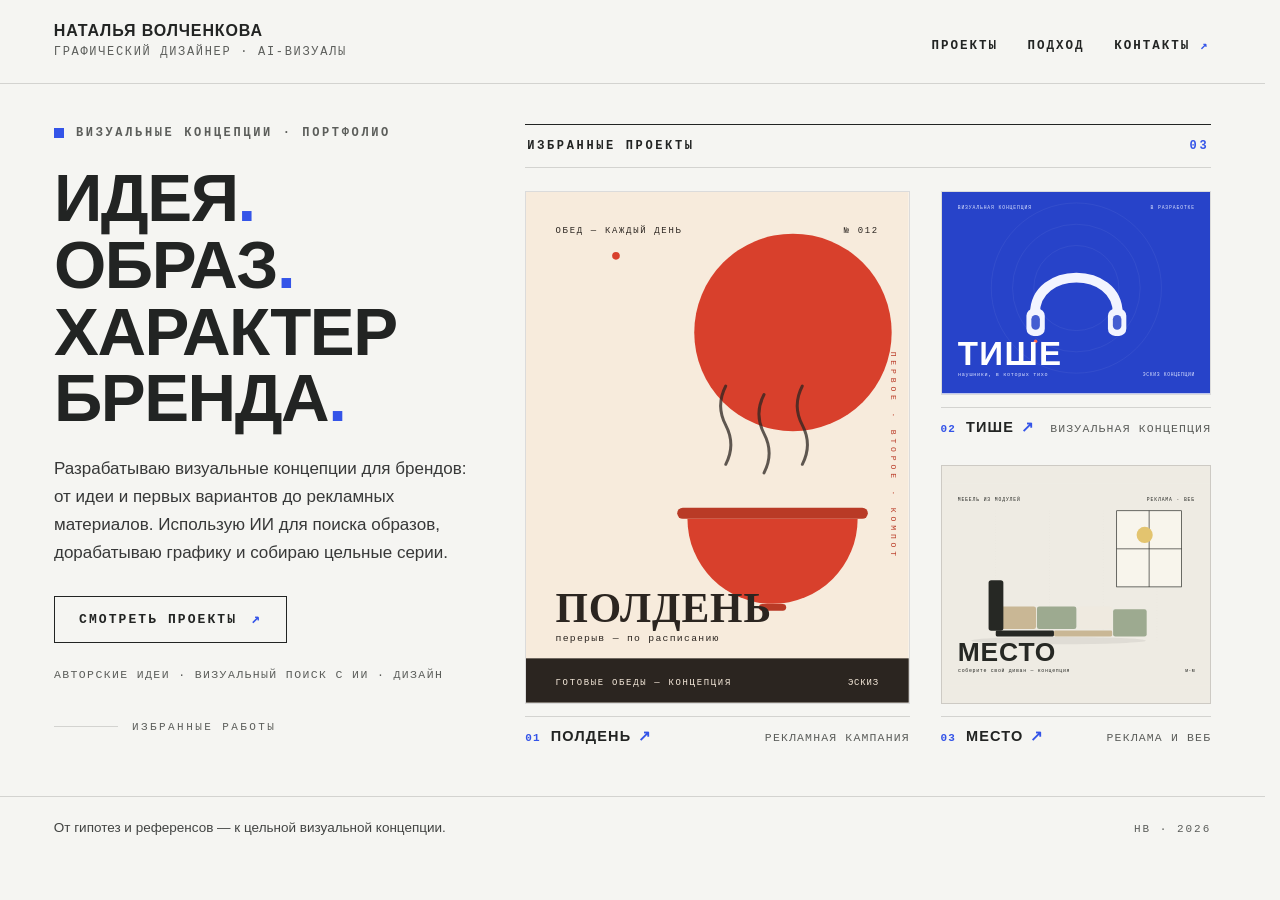
==== index.html @ 50260f91 "Rename index.html.html to index.html" ====
<!DOCTYPE html>
<html lang="ru">
<head>
<meta charset="UTF-8">
<meta name="viewport" content="width=device-width, initial-scale=1.0">
<title>Наталья Волченкова — графический дизайнер · AI-визуалы</title>
<meta name="description" content="Портфолио графического дизайнера Натальи Волченковой: визуальные концепции для брендов, три избранных проекта — ПОЛДЕНЬ, ТИШЕ, МЕСТО.">
<style>
/* ============================================================
   НАТАЛЬЯ ВОЛЧЕНКОВА · ПЕРВЫЙ ЭКРАН «АВТОРСКАЯ ОБЛОЖКА»
   Палитра: фон #F5F5F2 · текст #222423 · акцент #3454E8
   ============================================================ */

:root{
  --bg:      #F5F5F2;
  --ink:     #222423;
  --accent:  #3454E8;
  --muted:   #5C5E5B;
  --line:    rgba(34,36,35,.16);

  --pad-x:   clamp(20px, 4.2vw, 80px);

  /* Шрифты: без внешних библиотек. Заменяемые стеки. */
  --sans:   "Segoe UI", "Helvetica Neue", Helvetica, Arial, sans-serif;
  --grotesk:"Helvetica Neue", "Segoe UI", Roboto, Arial, sans-serif;
  --mono:   ui-monospace, "SF Mono", "Cascadia Mono", Consolas, "Liberation Mono", monospace;
}

*,*::before,*::after{ box-sizing:border-box; margin:0; padding:0; }

html{ scroll-behavior:auto; }
@media (prefers-reduced-motion: no-preference){
  html{ scroll-behavior:smooth; }
}

html{ scrollbar-gutter:stable; }
body.dialog-open{ overflow:hidden; }

body{
  background:var(--bg);
  color:var(--ink);
  font-family:var(--sans);
  font-size:17px;
  line-height:1.65;
  -webkit-font-smoothing:antialiased;
}

::selection{ background:rgba(52,84,232,.18); }

img,svg{ display:block; max-width:100%; }
button{ font:inherit; color:inherit; }
a{ color:var(--accent); }

:focus-visible{
  outline:2px solid var(--accent);
  outline-offset:3px;
  border-radius:2px;
}

.visually-hidden{
  position:absolute; width:1px; height:1px; margin:-1px;
  overflow:hidden; clip:rect(0 0 0 0); clip-path:inset(50%); white-space:nowrap;
}

.skip{
  position:fixed; top:-60px; left:var(--pad-x); z-index:60;
  background:var(--ink); color:var(--bg);
  font:600 13px/1 var(--mono); letter-spacing:.08em;
  padding:12px 18px; text-decoration:none;
  transition:top .25s ease;
}
.skip:focus-visible{ top:12px; }

/* ---------- вертикальная колонка-колонтитул (декор разворота) ---------- */
.folio-side{
  position:fixed; right:14px; top:50%;
  transform:translateY(-50%) rotate(180deg);
  writing-mode:vertical-rl;
  font:500 10.5px var(--mono); letter-spacing:.34em; text-transform:uppercase;
  color:rgba(34,36,35,.42);
  pointer-events:none; z-index:1; white-space:nowrap;
}
@media (max-width:1340px){ .folio-side{ display:none; } }

/* ============================= ШАПКА ============================= */
.site-head{
  display:flex; align-items:flex-end; justify-content:space-between;
  gap:24px 40px; flex-wrap:wrap;
  padding:clamp(18px,2.4vh,26px) var(--pad-x);
  border-bottom:1px solid var(--line);
}
.brand-name{
  font:800 clamp(16px,1.2vw,19px)/1.1 var(--grotesk);
  letter-spacing:.055em; text-transform:uppercase;
}
.brand-role{
  margin-top:5px;
  font:500 12px/1.4 var(--mono); letter-spacing:.14em; text-transform:uppercase;
  color:var(--muted);
}
.site-nav{ display:flex; align-items:center; gap:clamp(16px,2vw,34px); }
.nav-link{
  background:none; border:0; padding:6px 2px; cursor:pointer;
  font:600 12.5px/1 var(--mono); letter-spacing:.16em; text-transform:uppercase;
  color:var(--ink); text-decoration:none;
  border-bottom:2px solid transparent;
  transition:color .25s ease, border-color .25s ease;
}
.nav-link:hover{ color:var(--accent); border-bottom-color:var(--accent); }
.nav-link .arr{ color:var(--accent); display:inline-block; transition:transform .25s ease; }
.nav-link:hover .arr{ transform:translate(2px,-2px); }

/* ============================ РАЗВОРОТ ============================ */
.spread{
  display:grid;
  grid-template-columns:minmax(0,38fr) minmax(0,62fr);
  gap:clamp(32px,4vw,72px);
  align-items:start;
  padding:clamp(28px,4.5vh,60px) var(--pad-x) clamp(34px,5.5vh,72px);
}

/* ---------- левая колонка: самопрезентация ---------- */
.intro{ display:flex; flex-direction:column; min-width:0; container-type:inline-size; }

.kicker{
  display:flex; align-items:center; gap:12px;
  font:600 12px/1.5 var(--mono); letter-spacing:.22em; text-transform:uppercase;
  color:var(--muted);
}
.kicker::before{ content:""; width:10px; height:10px; background:var(--accent); flex:none; }

.headline{
  margin-top:clamp(18px,2.6vh,30px);
  font:800 clamp(40px,5.2vw,104px)/0.99 var(--grotesk);
  letter-spacing:-.022em; text-transform:uppercase;
}
.headline .line{
  display:block; overflow:hidden;
  padding-bottom:.09em; margin-bottom:-.09em; /* место под выносные/хвосты */
}
.headline .line-in{
  display:block; transform:none;
  animation:rise .95s cubic-bezier(.16,1,.3,1) forwards;
  animation-delay:calc(.1s + .13s * var(--i,0));
}
.headline .pt{ font-style:normal; color:var(--accent); }
.soft-wrap{ overflow-wrap:normal; word-break:normal; }
@supports(font-size:1cqi){ .headline{ font-size:clamp(34px,16cqi,104px); } }
@keyframes rise{ from{ transform:translateY(114%); } to{ transform:translateY(0); } }

.lede{
  margin-top:clamp(18px,2.6vh,28px);
  max-width:33em;
  color:rgba(34,36,35,.9);
}

.cta{
  display:inline-flex; align-items:center; gap:14px;
  margin-top:clamp(22px,3.2vh,34px); align-self:flex-start;
  padding:15px 24px;
  border:1px solid var(--ink);
  font:700 13px/1 var(--mono); letter-spacing:.16em; text-transform:uppercase;
  color:var(--ink); text-decoration:none;
  transition:background .3s ease, color .3s ease;
}
.cta .arr{ color:var(--accent); font-size:15px; transition:transform .3s cubic-bezier(.2,.8,.2,1), color .3s ease; }
.cta:hover{ background:var(--ink); color:var(--bg); }
.cta:hover .arr{ color:var(--bg); transform:translate(3px,-3px); }

.intro-meta{
  margin-top:clamp(18px,2.6vh,26px);
  font:500 11.5px/1.6 var(--mono); letter-spacing:.12em; text-transform:uppercase;
  color:var(--muted);
}

.cue{
  margin-top:auto; padding-top:clamp(26px,4vh,44px);
  display:flex; align-items:center; gap:14px;
  font:500 11px var(--mono); letter-spacing:.22em; text-transform:uppercase;
  color:var(--muted);
}
.cue-line{ position:relative; width:64px; height:1px; background:var(--line); overflow:hidden; flex:none; }
.cue-line::after{
  content:""; position:absolute; inset:0; background:var(--accent);
  transform:translateX(-101%);
  animation:cue 2.6s cubic-bezier(.6,0,.3,1) infinite;
}
@keyframes cue{ 0%{transform:translateX(-101%)} 55%{transform:translateX(0)} 100%{transform:translateX(101%)} }

/* ---------- правая колонка: галерея ---------- */
#projects{ scroll-margin-top:20px; }

.gallery-head{
  display:flex; align-items:baseline; justify-content:space-between; gap:16px;
  padding:12px 2px; margin-bottom:clamp(18px,2.6vh,30px);
  border-top:1px solid var(--ink); border-bottom:1px solid var(--line);
  font:600 12px/1.5 var(--mono); letter-spacing:.22em; text-transform:uppercase;
}
.gh-count{ color:var(--accent); }

.gallery-grid{
  display:grid;
  grid-template-columns:minmax(0,1.42fr) minmax(0,1fr);
  grid-template-rows:auto auto;
  column-gap:clamp(20px,2.4vw,36px);
}
.stack{
  grid-column:2; grid-row:1 / 3;
  display:flex; flex-direction:column; justify-content:flex-start;
  gap:28px; min-width:0;
}
.card{ min-width:0; }
.card-polden{ grid-column:1; grid-row:1 / 3; align-self:start; }

.card-btn{
  display:block; width:100%; text-align:left;
  background:none; border:0; padding:0; cursor:pointer;
}
.card-btn:focus-visible{ outline:2px solid var(--accent); outline-offset:6px; }

.frame{
  display:block; width:100%; overflow:hidden;
  background:#fff; border:1px solid var(--line);
}
.frame svg,.frame img{ width:100%; height:100%; object-fit:contain; transform-origin:center; transition:transform .8s cubic-bezier(.2,.8,.2,1); }
.frame-tall{ aspect-ratio:3 / 4; }
.frame-wide{ aspect-ratio:4 / 3; }
/* Нижняя карточка заполняет высоту колонки; промежуток остаётся постоянным. */
@media (min-width:641px){
  .stack > .card:last-child{ flex:1; min-height:0; display:flex; }
  .stack > .card:last-child .card-btn{ display:flex; flex-direction:column; min-height:0; }
  .stack > .card:last-child .frame{
    position:relative; flex:1; min-height:0; aspect-ratio:auto; background:#EEEBE3;
  }
  .stack > .card:last-child .frame svg,
  .stack > .card:last-child .frame img{
    position:absolute; inset:0; width:100%; height:100%; object-fit:contain;
  }
  .stack > .card:last-child .cap{ flex:none; width:100%; }
}


.card-btn:hover .frame{ border-color:var(--accent); }

/* Макеты остаются неподвижными: текст внутри изображений не обрезается. */
.cap{
  display:flex; align-items:baseline; flex-wrap:wrap; gap:6px 10px;
  margin-top:12px; padding-top:11px;
  border-top:1px solid var(--line);
}
.cap-index{ font:700 11px var(--mono); color:var(--accent); letter-spacing:.1em; }
.cap-title{
  position:relative;
  font:800 14.5px/1.2 var(--grotesk); letter-spacing:.08em; text-transform:uppercase;
}
.cap-title::after{
  content:"↗"; margin-left:7px; color:var(--accent);
  display:inline-block; transition:transform .3s cubic-bezier(.2,.8,.2,1);
}
.cap-btn:hover .cap-title::after,
.card-btn:hover .cap-title::after{ transform:translate(3px,-3px); }
.cap-type{
  margin-left:auto;
  font:500 11.5px/1.5 var(--mono); letter-spacing:.1em; text-transform:uppercase;
  color:var(--muted);
}

/* ============================= ПОДВАЛ ============================= */
.site-foot{
  display:flex; align-items:baseline; justify-content:space-between; gap:12px 28px; flex-wrap:wrap;
  padding:clamp(16px,2.2vh,22px) var(--pad-x);
  border-top:1px solid var(--line);
}
.foot-note{ font-size:13.5px; color:rgba(34,36,35,.85); }
.foot-mark{ font:500 11px var(--mono); letter-spacing:.18em; text-transform:uppercase; color:var(--muted); }

/* =========================== ДИАЛОГИ =========================== */
dialog.dlg{
  border:1px solid var(--line);
  background:#FBFBF8; color:var(--ink);
  margin:auto;
  overscroll-behavior:contain;
  width:min(560px, calc(100vw - 36px));
  max-height:min(84vh, 720px);
  max-height:min(84dvh, 720px);
  padding:clamp(24px,4vw,36px);
  overflow:auto;
  box-shadow:0 24px 60px -28px rgba(25,27,26,.35); /* лёгкая, не «SaaS-тень» */
}
dialog.dlg::backdrop{ background:rgba(24,26,25,.52); }
@media (prefers-reduced-motion: no-preference){
  dialog.dlg[open]{ animation:dlg-in .34s cubic-bezier(.2,.9,.3,1); }
}
@keyframes dlg-in{
  from{ opacity:0; transform:translateY(16px); }
  to  { opacity:1; transform:none; }
}

.dlg-top{ display:flex; align-items:center; justify-content:space-between; gap:16px; }
.dlg-kicker{
  font:600 11.5px/1 var(--mono); letter-spacing:.22em; text-transform:uppercase;
  color:var(--muted);
}
.dlg-close{
  width:38px; height:38px; flex:none;
  display:grid; place-items:center;
  background:none; border:1px solid var(--line); border-radius:50%;
  cursor:pointer; transition:background .25s ease, color .25s ease, border-color .25s ease;
}
.dlg-close:hover{ background:var(--ink); color:var(--bg); border-color:var(--ink); }
.dlg-close svg{ width:14px; height:14px; }

.dlg-title{
  margin-top:16px;
  font:800 clamp(24px,3.4vw,32px)/1.12 var(--grotesk);
  letter-spacing:-.01em; text-transform:uppercase;
}
.dlg-body{ margin-top:14px; font-size:16px; color:rgba(34,36,35,.9); }
.dlg-note{
  margin-top:20px; padding-top:14px; border-top:1px solid var(--line);
  font:500 11.5px/1.7 var(--mono); letter-spacing:.08em; text-transform:uppercase;
  color:var(--muted);
}

/* шаги процесса */
.steps{ list-style:none; margin-top:18px; border-top:1px solid var(--line); }
.steps li{
  display:grid; grid-template-columns:46px 1fr; gap:14px;
  padding:13px 0; border-bottom:1px solid var(--line);
}
.steps .num{ font:700 12px/1.6 var(--mono); color:var(--accent); }
.steps .st-name{ font:700 15px/1.5 var(--grotesk); letter-spacing:.03em; text-transform:uppercase; }
.steps .st-desc{ display:block; font-size:14.5px; color:rgba(34,36,35,.78); }

.mail-link{
  display:inline-flex; align-items:center; gap:10px; margin-top:18px;
  font:800 clamp(17px,2.6vw,22px)/1.3 var(--grotesk); letter-spacing:.01em;
  color:var(--accent); text-decoration:none;
  border-bottom:2px solid rgba(52,84,232,.35); padding-bottom:3px;
  transition:border-color .25s ease;
  word-break:break-all;
}
.mail-link:hover{ border-color:var(--accent); }
.mail-link .arr{ transition:transform .3s cubic-bezier(.2,.8,.2,1); }
.mail-link:hover .arr{ transform:translate(3px,-3px); }

/* --------------------- появление при прокрутке --------------------- */
[data-reveal]{
  opacity:1; transform:none;
  transition:opacity .7s ease, transform .7s cubic-bezier(.16,1,.3,1);
  transition-delay:var(--rd,0s);
}
[data-reveal].reveal-pending{ opacity:0; transform:translateY(22px); }
[data-reveal].is-in{ opacity:1; transform:none; }

/* =========================== АДАПТИВ =========================== */
@media (max-width:1024px){
  .spread{ grid-template-columns:1fr; }
  .intro{ max-width:640px; }
  .cue{ padding-top:30px; }
}
@media (max-width:860px){
  .site-head{ align-items:flex-start; flex-direction:column; gap:14px; }
}
@media (max-width:640px){
  body{ font-size:16px; }
  .headline{ font-size:clamp(34px,10.5vw,54px); }
  .gallery-grid{ grid-template-columns:1fr; row-gap:24px; }
  .card-polden{ grid-column:1; grid-row:auto; }
  .stack{ grid-column:1; grid-row:auto; }
  .stack{ display:grid; grid-template-columns:1fr 1fr; gap:16px; align-items:start; }
  .cap-type{ margin-left:0; width:100%; }
  .site-nav{ flex-wrap:wrap; gap:12px 20px; }
}
@media (max-width:460px){
  .stack{ grid-template-columns:1fr; gap:24px; }
  .gallery-grid{ grid-template-columns:1fr; }
  .card-polden{ grid-column:1; grid-row:auto; }
  .stack{ grid-column:1; grid-row:auto; }
}

/* --------------------- prefers-reduced-motion --------------------- */
@media (prefers-reduced-motion: reduce){
  *,*::before,*::after{
    animation-duration:.01ms !important;
    animation-iteration-count:1 !important;
    transition-duration:.01ms !important;
  }
  .headline .line-in{ transform:none; animation:none; }
  [data-reveal]{ opacity:1 !important; transform:none !important; }
  .cue-line::after{ display:none; }
}
</style>
</head>
<body>

<a class="skip" href="#main">К содержанию</a>

<aside class="folio-side" aria-hidden="true">Портфолио · выпуск 01 — 2026</aside>

<!-- ================================ ШАПКА ================================ -->
<header class="site-head" data-reveal>
  <div class="brand">
    <p class="brand-name">Наталья Волченкова</p>
    <p class="brand-role">Графический дизайнер · AI-визуалы</p>
  </div>
  <nav class="site-nav" aria-label="Основная навигация">
    <a class="nav-link" href="#projects">Проекты</a>
    <button class="nav-link" type="button" data-open="dlg-approach" aria-controls="dlg-approach" aria-haspopup="dialog">Подход</button>
    <button class="nav-link" type="button" data-open="dlg-contacts" aria-controls="dlg-contacts" aria-haspopup="dialog">Контакты <span class="arr" aria-hidden="true">↗</span></button>
  </nav>
</header>

<main id="main" tabindex="-1">
  <div class="spread">

    <!-- ===================== ЛЕВАЯ КОЛОНКА: САМОПРЕЗЕНТАЦИЯ ===================== -->
    <section class="intro" aria-labelledby="headline">
      <p class="kicker" data-reveal>Визуальные концепции · портфолио</p>

      <h1 id="headline" class="headline">
        <span class="line"><span class="line-in" style="--i:0">Идея<em class="pt">.</em></span></span>
        <span class="line"><span class="line-in" style="--i:1">Образ<em class="pt">.</em></span></span>
        <span class="line"><span class="line-in soft-wrap" style="--i:2">Характер бренда<em class="pt">.</em></span></span>
      </h1>

      <p class="lede" data-reveal style="--rd:.35s">
        Разрабатываю визуальные концепции для брендов: от идеи и первых вариантов
        до рекламных материалов. Использую ИИ для поиска образов, дорабатываю
        графику и собираю цельные серии.
      </p>

      <a class="cta" href="#projects" data-reveal style="--rd:.45s">Смотреть проекты <span class="arr" aria-hidden="true">↗</span></a>

      <p class="intro-meta" data-reveal style="--rd:.55s">Авторские идеи · визуальный поиск с ИИ · дизайн</p>

      <p class="cue" data-reveal style="--rd:.65s"><span class="cue-line" aria-hidden="true"></span>Избранные работы</p>
    </section>

    <!-- ======================== ПРАВАЯ КОЛОНКА: ГАЛЕРЕЯ ======================== -->
    <section class="gallery" id="projects" aria-label="Избранные проекты">
      <div class="gallery-head" data-reveal>
        <span>Избранные проекты</span>
        <span class="gh-count" aria-hidden="true">03</span>
      </div>

      <div class="gallery-grid">

        <!-- ПОЛДЕНЬ -->
        <figure class="card card-polden" data-reveal>
          <button class="card-btn" type="button" data-open="dlg-polden" aria-controls="dlg-polden" aria-haspopup="dialog">
            <span class="frame frame-tall">
              <!-- ================================================================
                   ЗАМЕНА ИЗОБРАЖЕНИЯ: вставьте сюда реальный макет «ПОЛДЕНЬ»
                   (например, <img src="…" alt="Рекламный макет „ПОЛДЕНЬ“…">).
                   Ниже — заменяемый SVG-эскиз: красно-сливочная реклама обедов.
                   ================================================================ -->
              <svg viewBox="0 0 900 1200" preserveAspectRatio="xMidYMid slice" role="img" aria-label="Рекламный макет «ПОЛДЕНЬ»: красно-сливочная кампания обедов — большое красное солнце над сливочной тарелкой и надпись «горячие обеды каждый день»">
                <title>ПОЛДЕНЬ — рекламная кампания обедов</title>
                <rect width="900" height="1200" fill="#F7EBDC"/>
                <circle cx="628" cy="330" r="232" fill="#D8402C"/>
                <circle cx="212" cy="150" r="9" fill="#D8402C"/>
                <text x="70" y="96" font-family="Consolas, 'Courier New', monospace" font-size="21" letter-spacing="4" fill="#2B2520">ОБЕД — КАЖДЫЙ ДЕНЬ</text>
                <text x="830" y="96" text-anchor="end" font-family="Consolas, 'Courier New', monospace" font-size="21" letter-spacing="4" fill="#2B2520">№ 012</text>
                <text x="858" y="620" transform="rotate(90 858 620)" text-anchor="middle" font-family="Consolas, 'Courier New', monospace" font-size="19" letter-spacing="9" fill="#B93A26">ПЕРВОЕ · ВТОРОЕ · КОМПОТ</text>
                <path d="M470 640 q24 -46 0 -92 q-24 -46 0 -92" fill="none" stroke="#2B2520" stroke-width="7" stroke-linecap="round" opacity=".75"/>
                <path d="M560 660 q24 -46 0 -92 q-24 -46 0 -92" fill="none" stroke="#2B2520" stroke-width="7" stroke-linecap="round" opacity=".75"/>
                <path d="M650 640 q24 -46 0 -92 q-24 -46 0 -92" fill="none" stroke="#2B2520" stroke-width="7" stroke-linecap="round" opacity=".75"/>
                <rect x="356" y="742" width="448" height="26" rx="13" fill="#B93A26"/>
                <path d="M380 768 a200 200 0 0 0 400 0 z" fill="#D8402C"/>
                <rect x="548" y="968" width="64" height="16" rx="8" fill="#B93A26"/>
                <text x="70" y="1010" font-family="Georgia, 'Times New Roman', serif" font-weight="700" font-size="98" letter-spacing="2" fill="#2B2520">ПОЛДЕНЬ</text>
                <text x="70" y="1056" font-family="Consolas, 'Courier New', monospace" font-size="23" letter-spacing="3" fill="#2B2520">перерыв — по расписанию</text>
                <rect x="0" y="1096" width="900" height="104" fill="#2B2520"/>
                <text x="70" y="1158" font-family="Consolas, 'Courier New', monospace" font-size="21" letter-spacing="4" fill="#F7EBDC">ГОТОВЫЕ ОБЕДЫ — КОНЦЕПЦИЯ</text>
                <text x="830" y="1158" text-anchor="end" font-family="Consolas, 'Courier New', monospace" font-size="21" letter-spacing="2" fill="#F7EBDC">ЭСКИЗ</text>
              </svg>
            </span>
            <span class="cap">
              <span class="cap-index" aria-hidden="true">01</span>
              <span class="cap-title">Полдень</span>
              <span class="cap-type">Рекламная кампания</span>
            </span>
          </button>
        </figure>

        <div class="stack">

          <!-- ТИШЕ -->
          <figure class="card" data-reveal style="--rd:.12s">
            <button class="card-btn" type="button" data-open="dlg-tishe" aria-controls="dlg-tishe" aria-haspopup="dialog">
              <span class="frame frame-wide">
                <!-- ================================================================
                     ЗАМЕНА ИЗОБРАЖЕНИЯ: вставьте сюда реальный макет «ТИШЕ».
                     Ниже — заменяемый SVG-эскиз: синяя реклама наушников.
                     ================================================================ -->
                <svg viewBox="0 0 1200 900" preserveAspectRatio="xMidYMid slice" role="img" aria-label="Рекламный макет «ТИШЕ»: синяя концепция наушников с шумоподавлением — белые наушники на фоне расходящихся колец тишины">
                  <title>ТИШЕ — визуальная концепция</title>
                  <rect width="1200" height="900" fill="#2743C9"/>
                  <g fill="none" stroke="#FFFFFF" stroke-opacity=".13" stroke-width="2">
                    <circle cx="600" cy="430" r="190"/>
                    <circle cx="600" cy="430" r="285"/>
                    <circle cx="600" cy="430" r="380"/>
                  </g>
                  <text x="70" y="78" font-family="Consolas, 'Courier New', monospace" font-size="21" letter-spacing="4" fill="#DDE3FF">ВИЗУАЛЬНАЯ КОНЦЕПЦИЯ</text>
                  <text x="1130" y="78" text-anchor="end" font-family="Consolas, 'Courier New', monospace" font-size="21" letter-spacing="4" fill="#DDE3FF">В РАЗРАБОТКЕ</text>
                  <path d="M415 545 C415 330 785 330 785 545" fill="none" stroke="#F2F4FF" stroke-width="44" stroke-linecap="round"/>
                  <rect x="377" y="522" width="82" height="122" rx="32" fill="#F2F4FF"/>
                  <rect x="741" y="522" width="82" height="122" rx="32" fill="#F2F4FF"/>
                  <rect x="399" y="550" width="38" height="66" rx="19" fill="#2743C9" opacity=".85"/>
                  <rect x="763" y="550" width="38" height="66" rx="19" fill="#2743C9" opacity=".85"/>
                  <circle cx="418" cy="668" r="8" fill="#FF6A4D"/>
                  <text x="70" y="772" font-family="'Arial Black', 'Helvetica Neue', Arial, sans-serif" font-weight="900" font-size="148" letter-spacing="6" fill="#FFFFFF">ТИШЕ</text>
                  <text x="72" y="824" font-family="Consolas, 'Courier New', monospace" font-size="23" letter-spacing="3" fill="#DDE3FF">наушники, в которых тихо</text>
                  <text x="1130" y="824" text-anchor="end" font-family="Consolas, 'Courier New', monospace" font-size="21" letter-spacing="3" fill="#DDE3FF">ЭСКИЗ КОНЦЕПЦИИ</text>
                </svg>
              </span>
              <span class="cap">
                <span class="cap-index" aria-hidden="true">02</span>
                <span class="cap-title">Тише</span>
                <span class="cap-type">Визуальная концепция</span>
              </span>
            </button>
          </figure>

          <!-- МЕСТО -->
          <figure class="card" data-reveal style="--rd:.22s">
            <button class="card-btn" type="button" data-open="dlg-mesto" aria-controls="dlg-mesto" aria-haspopup="dialog">
              <span class="frame frame-wide">
                <!-- ================================================================
                     ЗАМЕНА ИЗОБРАЖЕНИЯ: вставьте сюда реальный макет «МЕСТО».
                     Ниже — заменяемый SVG-эскиз: светлая композиция
                     с модульной мебелью.
                     ================================================================ -->
                <svg viewBox="0 0 1200 900" preserveAspectRatio="xMidYMid meet" role="img" aria-label="Рекламный макет «МЕСТО»: светлая композиция с модульным диваном у окна — реклама и веб для модульной мебели">
                  <title>МЕСТО — реклама и веб</title>
                  <rect width="1200" height="900" fill="#EEEBE3"/>
                  <g stroke="#262824" stroke-opacity=".08" stroke-width="1.5" stroke-dasharray="3 9">
                    <path d="M240 120 V700"/><path d="M480 120 V700"/><path d="M720 120 V700"/><path d="M960 120 V700"/>
                  </g>
                  <rect x="780" y="120" width="290" height="340" fill="#F8F5EC" stroke="#262824" stroke-width="3"/>
                  <path d="M925 120 V460 M780 290 H1070" stroke="#262824" stroke-width="3"/>
                  <circle cx="905" cy="228" r="36" fill="#E3C46F"/>
                  <rect x="240" y="655" width="260" height="26" rx="6" fill="#262824"/>
                  <rect x="500" y="655" width="260" height="26" rx="6" fill="#C9B795"/>
                  <rect x="240" y="548" width="180" height="100" rx="10" fill="#C9B795"/>
                  <rect x="424" y="548" width="176" height="100" rx="10" fill="#9DAA90"/>
                  <rect x="604" y="548" width="156" height="100" rx="10" fill="#EFEAE0"/>
                  <rect x="208" y="430" width="66" height="226" rx="12" fill="#262824"/>
                  <rect x="764" y="560" width="150" height="121" rx="10" fill="#9DAA90"/>
                  <text x="70" y="78" font-family="Consolas, 'Courier New', monospace" font-size="21" letter-spacing="4" fill="#262824">МЕБЕЛЬ ИЗ МОДУЛЕЙ</text>
                  <text x="1130" y="78" text-anchor="end" font-family="Consolas, 'Courier New', monospace" font-size="21" letter-spacing="4" fill="#262824">РЕКЛАМА · ВЕБ</text>
                  <ellipse cx="520" cy="700" rx="390" ry="16" fill="#262824" opacity=".07"/>
                  <text x="70" y="790" font-family="'Arial Black', 'Helvetica Neue', Arial, sans-serif" font-weight="900" font-size="118" letter-spacing="4" fill="#262824">МЕСТО</text>
                  <text x="72" y="838" font-family="Consolas, 'Courier New', monospace" font-size="22" letter-spacing="3" fill="#262824">соберите свой диван — концепция</text>
                  <text x="1130" y="838" text-anchor="end" font-family="Consolas, 'Courier New', monospace" font-size="21" letter-spacing="2" fill="#262824">м·м</text>
                </svg>
              </span>
              <span class="cap">
                <span class="cap-index" aria-hidden="true">03</span>
                <span class="cap-title">Место</span>
                <span class="cap-type">Реклама и веб</span>
              </span>
            </button>
          </figure>

        </div>
      </div>
    </section>
  </div>
</main>

<!-- ================================ ПОДВАЛ ================================ -->
<footer class="site-foot">
  <p class="foot-note">От гипотез и референсов — к цельной визуальной концепции.</p>
  <p class="foot-mark" aria-hidden="true">НВ · 2026</p>
</footer>

<!-- ============================== ДИАЛОГИ ============================== -->
<dialog class="dlg" id="dlg-polden" aria-labelledby="t-polden">
  <div class="dlg-top">
    <p class="dlg-kicker">№ 01 · Рекламная кампания</p>
    <button class="dlg-close" type="button" data-close aria-label="Закрыть окно">
      <svg viewBox="0 0 14 14" aria-hidden="true"><path d="M1 1l12 12M13 1L1 13" stroke="currentColor" stroke-width="1.8" stroke-linecap="round"/></svg>
    </button>
  </div>
  <h2 class="dlg-title" id="t-polden">Полдень</h2>
  <div class="dlg-body">
    <p>«ПОЛДЕНЬ» — учебный проект доставки готовых обедов. Кампания «Перерыв — по расписанию»
    посвящена времени на обед среди рабочих дел. Здесь показан временный графический эскиз
    для проверки композиции страницы; готовые рекламные материалы будут добавлены позже.</p>
  </div>
  <p class="dlg-note">Самостоятельная концепция · не клиентский заказ</p>
</dialog>

<dialog class="dlg" id="dlg-tishe" aria-labelledby="t-tishe">
  <div class="dlg-top">
    <p class="dlg-kicker">№ 02 · Визуальная концепция</p>
    <button class="dlg-close" type="button" data-close aria-label="Закрыть окно">
      <svg viewBox="0 0 14 14" aria-hidden="true"><path d="M1 1l12 12M13 1L1 13" stroke="currentColor" stroke-width="1.8" stroke-linecap="round"/></svg>
    </button>
  </div>
  <h2 class="dlg-title" id="t-tishe">Тише</h2>
  <div class="dlg-body">
    <p>Визуальная концепция наушников с шумоподавлением. Глубокий синий, расходящиеся кольца
    и фигура наушников строят образ выключенного города: звук есть, шума нет. Серия задумана
    для наружной рекламы и карточек продукта — сейчас в разработке.</p>
  </div>
  <p class="dlg-note">Самостоятельная концепция · в разработке</p>
</dialog>

<dialog class="dlg" id="dlg-mesto" aria-labelledby="t-mesto">
  <div class="dlg-top">
    <p class="dlg-kicker">№ 03 · Реклама и веб</p>
    <button class="dlg-close" type="button" data-close aria-label="Закрыть окно">
      <svg viewBox="0 0 14 14" aria-hidden="true"><path d="M1 1l12 12M13 1L1 13" stroke="currentColor" stroke-width="1.8" stroke-linecap="round"/></svg>
    </button>
  </div>
  <h2 class="dlg-title" id="t-mesto">Место</h2>
  <div class="dlg-body">
    <p>Реклама и веб-концепция модульной мебели. Светлая, спокойная композиция строится
    на модульной сетке — как сам диван собирается из блоков, так и макет собирается
    из повторяемых элементов. На странице показан временный графический эскиз; проект в разработке.</p>
  </div>
  <p class="dlg-note">Самостоятельная концепция · в разработке</p>
</dialog>

<dialog class="dlg" id="dlg-approach" aria-labelledby="t-approach">
  <div class="dlg-top">
    <p class="dlg-kicker">Подход</p>
    <button class="dlg-close" type="button" data-close aria-label="Закрыть окно">
      <svg viewBox="0 0 14 14" aria-hidden="true"><path d="M1 1l12 12M13 1L1 13" stroke="currentColor" stroke-width="1.8" stroke-linecap="round"/></svg>
    </button>
  </div>
  <h2 class="dlg-title" id="t-approach">Как устроен процесс</h2>
  <ol class="steps">
    <li><span class="num">01</span><span><span class="st-name">Задача</span><span class="st-desc">Формулирую цель, аудиторию и настроение будущей серии.</span></span></li>
    <li><span class="num">02</span><span><span class="st-name">Идея</span><span class="st-desc">Ищу метафору и визуальный ход, на котором будет держаться образ.</span></span></li>
    <li><span class="num">03</span><span><span class="st-name">AI-варианты</span><span class="st-desc">Генерирую варианты образов и отбираю самые точные.</span></span></li>
    <li><span class="num">04</span><span><span class="st-name">Ручная доработка</span><span class="st-desc">Правлю композицию, цвет и детали, собираю типографику.</span></span></li>
    <li><span class="num">05</span><span><span class="st-name">Серия</span><span class="st-desc">Разворачиваю образ в цельную серию рекламных материалов.</span></span></li>
  </ol>
  <p class="dlg-note">Все работы в портфолио — самостоятельные концепции</p>
</dialog>

<dialog class="dlg" id="dlg-contacts" aria-labelledby="t-contacts">
  <div class="dlg-top">
    <p class="dlg-kicker">Контакты</p>
    <button class="dlg-close" type="button" data-close aria-label="Закрыть окно">
      <svg viewBox="0 0 14 14" aria-hidden="true"><path d="M1 1l12 12M13 1L1 13" stroke="currentColor" stroke-width="1.8" stroke-linecap="round"/></svg>
    </button>
  </div>
  <h2 class="dlg-title" id="t-contacts">Напишите мне</h2>
  <div class="dlg-body">
    <p>Расскажите о задаче — отвечу и предложу, как к ней подступиться.</p>
    <a class="mail-link" href="mailto:fiery-dragon@mail.ru">fiery-dragon@mail.ru <span class="arr" aria-hidden="true">↗</span></a>
  </div>
  <p class="dlg-note">Почта — основной способ связи</p>
</dialog>

<script>
(function () {
  'use strict';

  /* Progressive enhancement: без JavaScript весь основной контент виден. */
  var reduceMotion = window.matchMedia('(prefers-reduced-motion: reduce)').matches;
  var revealEls = Array.from(document.querySelectorAll('[data-reveal]'));
  function reveal(el) {
    el.classList.remove('reveal-pending');
    el.classList.add('is-in');
  }
  if (!reduceMotion && 'IntersectionObserver' in window) {
    try {
      var io = new IntersectionObserver(function (entries) {
        entries.forEach(function (entry) {
          if (entry.isIntersecting) { reveal(entry.target); io.unobserve(entry.target); }
        });
      }, { threshold: 0.01 });
      revealEls.forEach(function (el, i) {
        if (!el.style.getPropertyValue('--rd')) el.style.setProperty('--rd', Math.min(i * 70, 350) + 'ms');
        el.classList.add('reveal-pending');
        io.observe(el);
      });
      /* При переходе клавиатурой не оставляем фокус в невидимом блоке. */
      document.addEventListener('focusin', function (e) {
        revealEls.forEach(function (el) { if (el.contains(e.target)) reveal(el); });
      });
    } catch (_) { revealEls.forEach(reveal); }
  } else { revealEls.forEach(reveal); }

  /* Нативные dialog: фокус и Escape поддерживает браузер. */
  var openers = new WeakMap();
  document.querySelectorAll('[data-open]').forEach(function (btn) {
    btn.addEventListener('click', function () {
      var dlg = document.getElementById(btn.dataset.open);
      if (!dlg || dlg.open) return;
      openers.set(dlg, btn);
      dlg.showModal();
      document.body.classList.add('dialog-open');
    });
  });
  document.querySelectorAll('dialog.dlg').forEach(function (dlg) {
    var startedOutside = false;
    function outside(e) {
      var r = dlg.getBoundingClientRect();
      return e.clientX < r.left || e.clientX > r.right || e.clientY < r.top || e.clientY > r.bottom;
    }
    dlg.addEventListener('pointerdown', function (e) {
      startedOutside = e.target === dlg && outside(e);
    });
    dlg.addEventListener('pointercancel', function () { startedOutside = false; });
    dlg.addEventListener('click', function (e) {
      /* Padding окна — часть окна, а не подложка. */
      if (startedOutside && e.target === dlg && outside(e)) dlg.close();
      startedOutside = false;
    });
    dlg.addEventListener('keydown', function (e) {
      if (e.key !== 'Tab') return;
      var items = Array.from(dlg.querySelectorAll('button:not([disabled]), a[href], input:not([disabled]), select:not([disabled]), textarea:not([disabled]), [tabindex]:not([tabindex="-1"])')).filter(function (el) { return el.getClientRects().length; });
      var first = items[0], last = items[items.length - 1];
      if (!first) { e.preventDefault(); return; }
      if (e.shiftKey && document.activeElement === first) { e.preventDefault(); last.focus(); }
      else if (!e.shiftKey && document.activeElement === last) { e.preventDefault(); first.focus(); }
    });
    dlg.addEventListener('close', function () {
      if (!document.querySelector('dialog[open]')) document.body.classList.remove('dialog-open');
      var opener = openers.get(dlg);
      if (opener && opener.isConnected) opener.focus({ preventScroll: true });
      openers.delete(dlg);
    });
    dlg.querySelectorAll('[data-close]').forEach(function (btn) {
      btn.addEventListener('click', function () { dlg.close(); });
    });
  });
})();
</script>
</body>
</html>
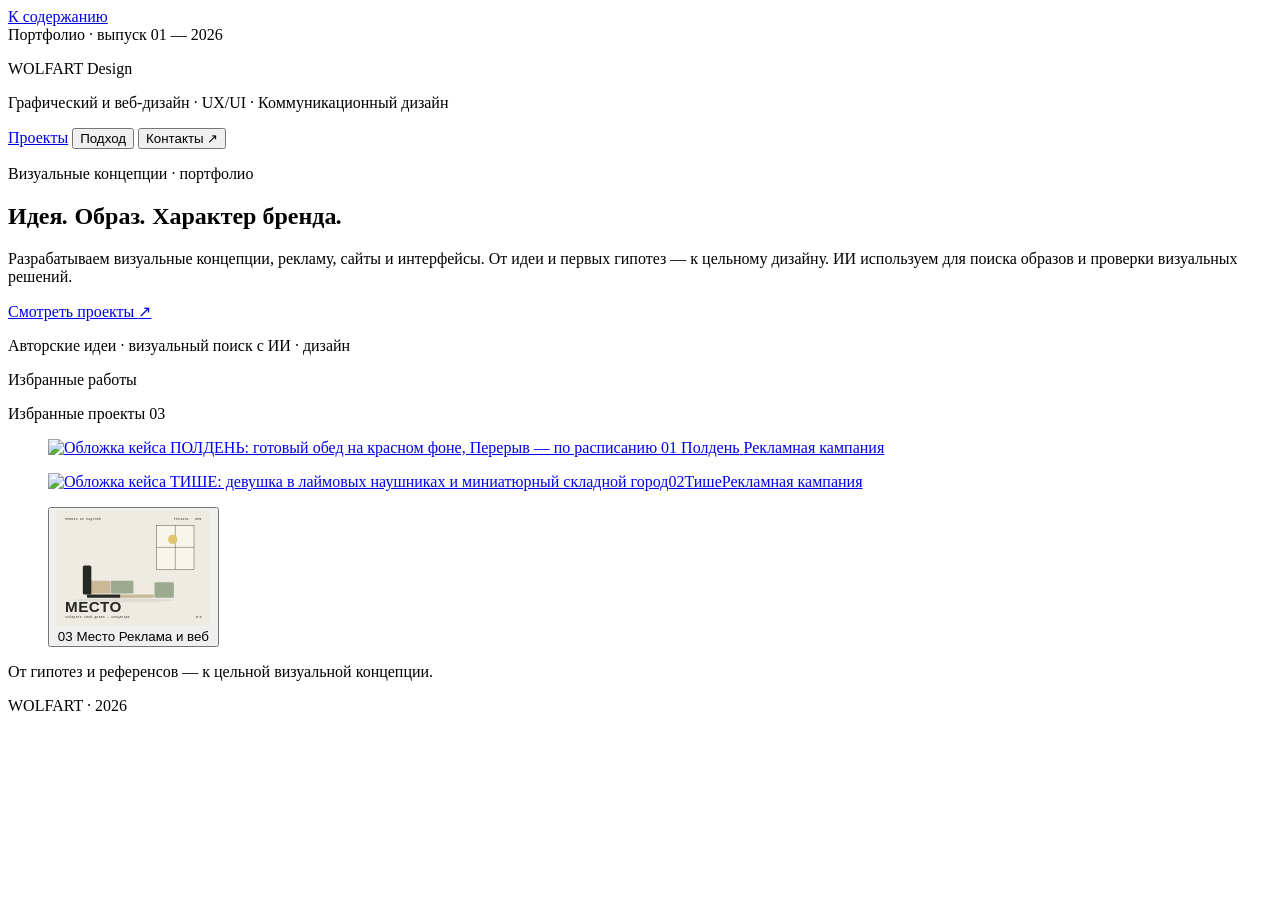
==== commit d6e55732: "Add files via upload" ====
--- a/index.html
+++ b/index.html
@@ -3,394 +3,10 @@
 <head>
 <meta charset="UTF-8">
 <meta name="viewport" content="width=device-width, initial-scale=1.0">
-<title>Наталья Волченкова — графический дизайнер · AI-визуалы</title>
-<meta name="description" content="Портфолио графического дизайнера Натальи Волченковой: визуальные концепции для брендов, три избранных проекта — ПОЛДЕНЬ, ТИШЕ, МЕСТО.">
-<style>
-/* ============================================================
-   НАТАЛЬЯ ВОЛЧЕНКОВА · ПЕРВЫЙ ЭКРАН «АВТОРСКАЯ ОБЛОЖКА»
-   Палитра: фон #F5F5F2 · текст #222423 · акцент #3454E8
-   ============================================================ */
-
-:root{
-  --bg:      #F5F5F2;
-  --ink:     #222423;
-  --accent:  #3454E8;
-  --muted:   #5C5E5B;
-  --line:    rgba(34,36,35,.16);
-
-  --pad-x:   clamp(20px, 4.2vw, 80px);
-
-  /* Шрифты: без внешних библиотек. Заменяемые стеки. */
-  --sans:   "Segoe UI", "Helvetica Neue", Helvetica, Arial, sans-serif;
-  --grotesk:"Helvetica Neue", "Segoe UI", Roboto, Arial, sans-serif;
-  --mono:   ui-monospace, "SF Mono", "Cascadia Mono", Consolas, "Liberation Mono", monospace;
-}
-
-*,*::before,*::after{ box-sizing:border-box; margin:0; padding:0; }
-
-html{ scroll-behavior:auto; }
-@media (prefers-reduced-motion: no-preference){
-  html{ scroll-behavior:smooth; }
-}
-
-html{ scrollbar-gutter:stable; }
-body.dialog-open{ overflow:hidden; }
-
-body{
-  background:var(--bg);
-  color:var(--ink);
-  font-family:var(--sans);
-  font-size:17px;
-  line-height:1.65;
-  -webkit-font-smoothing:antialiased;
-}
-
-::selection{ background:rgba(52,84,232,.18); }
-
-img,svg{ display:block; max-width:100%; }
-button{ font:inherit; color:inherit; }
-a{ color:var(--accent); }
-
-:focus-visible{
-  outline:2px solid var(--accent);
-  outline-offset:3px;
-  border-radius:2px;
-}
-
-.visually-hidden{
-  position:absolute; width:1px; height:1px; margin:-1px;
-  overflow:hidden; clip:rect(0 0 0 0); clip-path:inset(50%); white-space:nowrap;
-}
-
-.skip{
-  position:fixed; top:-60px; left:var(--pad-x); z-index:60;
-  background:var(--ink); color:var(--bg);
-  font:600 13px/1 var(--mono); letter-spacing:.08em;
-  padding:12px 18px; text-decoration:none;
-  transition:top .25s ease;
-}
-.skip:focus-visible{ top:12px; }
-
-/* ---------- вертикальная колонка-колонтитул (декор разворота) ---------- */
-.folio-side{
-  position:fixed; right:14px; top:50%;
-  transform:translateY(-50%) rotate(180deg);
-  writing-mode:vertical-rl;
-  font:500 10.5px var(--mono); letter-spacing:.34em; text-transform:uppercase;
-  color:rgba(34,36,35,.42);
-  pointer-events:none; z-index:1; white-space:nowrap;
-}
-@media (max-width:1340px){ .folio-side{ display:none; } }
-
-/* ============================= ШАПКА ============================= */
-.site-head{
-  display:flex; align-items:flex-end; justify-content:space-between;
-  gap:24px 40px; flex-wrap:wrap;
-  padding:clamp(18px,2.4vh,26px) var(--pad-x);
-  border-bottom:1px solid var(--line);
-}
-.brand-name{
-  font:800 clamp(16px,1.2vw,19px)/1.1 var(--grotesk);
-  letter-spacing:.055em; text-transform:uppercase;
-}
-.brand-role{
-  margin-top:5px;
-  font:500 12px/1.4 var(--mono); letter-spacing:.14em; text-transform:uppercase;
-  color:var(--muted);
-}
-.site-nav{ display:flex; align-items:center; gap:clamp(16px,2vw,34px); }
-.nav-link{
-  background:none; border:0; padding:6px 2px; cursor:pointer;
-  font:600 12.5px/1 var(--mono); letter-spacing:.16em; text-transform:uppercase;
-  color:var(--ink); text-decoration:none;
-  border-bottom:2px solid transparent;
-  transition:color .25s ease, border-color .25s ease;
-}
-.nav-link:hover{ color:var(--accent); border-bottom-color:var(--accent); }
-.nav-link .arr{ color:var(--accent); display:inline-block; transition:transform .25s ease; }
-.nav-link:hover .arr{ transform:translate(2px,-2px); }
-
-/* ============================ РАЗВОРОТ ============================ */
-.spread{
-  display:grid;
-  grid-template-columns:minmax(0,38fr) minmax(0,62fr);
-  gap:clamp(32px,4vw,72px);
-  align-items:start;
-  padding:clamp(28px,4.5vh,60px) var(--pad-x) clamp(34px,5.5vh,72px);
-}
-
-/* ---------- левая колонка: самопрезентация ---------- */
-.intro{ display:flex; flex-direction:column; min-width:0; container-type:inline-size; }
-
-.kicker{
-  display:flex; align-items:center; gap:12px;
-  font:600 12px/1.5 var(--mono); letter-spacing:.22em; text-transform:uppercase;
-  color:var(--muted);
-}
-.kicker::before{ content:""; width:10px; height:10px; background:var(--accent); flex:none; }
-
-.headline{
-  margin-top:clamp(18px,2.6vh,30px);
-  font:800 clamp(40px,5.2vw,104px)/0.99 var(--grotesk);
-  letter-spacing:-.022em; text-transform:uppercase;
-}
-.headline .line{
-  display:block; overflow:hidden;
-  padding-bottom:.09em; margin-bottom:-.09em; /* место под выносные/хвосты */
-}
-.headline .line-in{
-  display:block; transform:none;
-  animation:rise .95s cubic-bezier(.16,1,.3,1) forwards;
-  animation-delay:calc(.1s + .13s * var(--i,0));
-}
-.headline .pt{ font-style:normal; color:var(--accent); }
-.soft-wrap{ overflow-wrap:normal; word-break:normal; }
-@supports(font-size:1cqi){ .headline{ font-size:clamp(34px,16cqi,104px); } }
-@keyframes rise{ from{ transform:translateY(114%); } to{ transform:translateY(0); } }
-
-.lede{
-  margin-top:clamp(18px,2.6vh,28px);
-  max-width:33em;
-  color:rgba(34,36,35,.9);
-}
-
-.cta{
-  display:inline-flex; align-items:center; gap:14px;
-  margin-top:clamp(22px,3.2vh,34px); align-self:flex-start;
-  padding:15px 24px;
-  border:1px solid var(--ink);
-  font:700 13px/1 var(--mono); letter-spacing:.16em; text-transform:uppercase;
-  color:var(--ink); text-decoration:none;
-  transition:background .3s ease, color .3s ease;
-}
-.cta .arr{ color:var(--accent); font-size:15px; transition:transform .3s cubic-bezier(.2,.8,.2,1), color .3s ease; }
-.cta:hover{ background:var(--ink); color:var(--bg); }
-.cta:hover .arr{ color:var(--bg); transform:translate(3px,-3px); }
-
-.intro-meta{
-  margin-top:clamp(18px,2.6vh,26px);
-  font:500 11.5px/1.6 var(--mono); letter-spacing:.12em; text-transform:uppercase;
-  color:var(--muted);
-}
-
-.cue{
-  margin-top:auto; padding-top:clamp(26px,4vh,44px);
-  display:flex; align-items:center; gap:14px;
-  font:500 11px var(--mono); letter-spacing:.22em; text-transform:uppercase;
-  color:var(--muted);
-}
-.cue-line{ position:relative; width:64px; height:1px; background:var(--line); overflow:hidden; flex:none; }
-.cue-line::after{
-  content:""; position:absolute; inset:0; background:var(--accent);
-  transform:translateX(-101%);
-  animation:cue 2.6s cubic-bezier(.6,0,.3,1) infinite;
-}
-@keyframes cue{ 0%{transform:translateX(-101%)} 55%{transform:translateX(0)} 100%{transform:translateX(101%)} }
-
-/* ---------- правая колонка: галерея ---------- */
-#projects{ scroll-margin-top:20px; }
-
-.gallery-head{
-  display:flex; align-items:baseline; justify-content:space-between; gap:16px;
-  padding:12px 2px; margin-bottom:clamp(18px,2.6vh,30px);
-  border-top:1px solid var(--ink); border-bottom:1px solid var(--line);
-  font:600 12px/1.5 var(--mono); letter-spacing:.22em; text-transform:uppercase;
-}
-.gh-count{ color:var(--accent); }
-
-.gallery-grid{
-  display:grid;
-  grid-template-columns:minmax(0,1.42fr) minmax(0,1fr);
-  grid-template-rows:auto auto;
-  column-gap:clamp(20px,2.4vw,36px);
-}
-.stack{
-  grid-column:2; grid-row:1 / 3;
-  display:flex; flex-direction:column; justify-content:flex-start;
-  gap:28px; min-width:0;
-}
-.card{ min-width:0; }
-.card-polden{ grid-column:1; grid-row:1 / 3; align-self:start; }
-
-.card-btn{
-  display:block; width:100%; text-align:left;
-  background:none; border:0; padding:0; cursor:pointer;
-}
-.card-btn:focus-visible{ outline:2px solid var(--accent); outline-offset:6px; }
-
-.frame{
-  display:block; width:100%; overflow:hidden;
-  background:#fff; border:1px solid var(--line);
-}
-.frame svg,.frame img{ width:100%; height:100%; object-fit:contain; transform-origin:center; transition:transform .8s cubic-bezier(.2,.8,.2,1); }
-.frame-tall{ aspect-ratio:3 / 4; }
-.frame-wide{ aspect-ratio:4 / 3; }
-/* Нижняя карточка заполняет высоту колонки; промежуток остаётся постоянным. */
-@media (min-width:641px){
-  .stack > .card:last-child{ flex:1; min-height:0; display:flex; }
-  .stack > .card:last-child .card-btn{ display:flex; flex-direction:column; min-height:0; }
-  .stack > .card:last-child .frame{
-    position:relative; flex:1; min-height:0; aspect-ratio:auto; background:#EEEBE3;
-  }
-  .stack > .card:last-child .frame svg,
-  .stack > .card:last-child .frame img{
-    position:absolute; inset:0; width:100%; height:100%; object-fit:contain;
-  }
-  .stack > .card:last-child .cap{ flex:none; width:100%; }
-}
-
-
-.card-btn:hover .frame{ border-color:var(--accent); }
-
-/* Макеты остаются неподвижными: текст внутри изображений не обрезается. */
-.cap{
-  display:flex; align-items:baseline; flex-wrap:wrap; gap:6px 10px;
-  margin-top:12px; padding-top:11px;
-  border-top:1px solid var(--line);
-}
-.cap-index{ font:700 11px var(--mono); color:var(--accent); letter-spacing:.1em; }
-.cap-title{
-  position:relative;
-  font:800 14.5px/1.2 var(--grotesk); letter-spacing:.08em; text-transform:uppercase;
-}
-.cap-title::after{
-  content:"↗"; margin-left:7px; color:var(--accent);
-  display:inline-block; transition:transform .3s cubic-bezier(.2,.8,.2,1);
-}
-.cap-btn:hover .cap-title::after,
-.card-btn:hover .cap-title::after{ transform:translate(3px,-3px); }
-.cap-type{
-  margin-left:auto;
-  font:500 11.5px/1.5 var(--mono); letter-spacing:.1em; text-transform:uppercase;
-  color:var(--muted);
-}
-
-/* ============================= ПОДВАЛ ============================= */
-.site-foot{
-  display:flex; align-items:baseline; justify-content:space-between; gap:12px 28px; flex-wrap:wrap;
-  padding:clamp(16px,2.2vh,22px) var(--pad-x);
-  border-top:1px solid var(--line);
-}
-.foot-note{ font-size:13.5px; color:rgba(34,36,35,.85); }
-.foot-mark{ font:500 11px var(--mono); letter-spacing:.18em; text-transform:uppercase; color:var(--muted); }
-
-/* =========================== ДИАЛОГИ =========================== */
-dialog.dlg{
-  border:1px solid var(--line);
-  background:#FBFBF8; color:var(--ink);
-  margin:auto;
-  overscroll-behavior:contain;
-  width:min(560px, calc(100vw - 36px));
-  max-height:min(84vh, 720px);
-  max-height:min(84dvh, 720px);
-  padding:clamp(24px,4vw,36px);
-  overflow:auto;
-  box-shadow:0 24px 60px -28px rgba(25,27,26,.35); /* лёгкая, не «SaaS-тень» */
-}
-dialog.dlg::backdrop{ background:rgba(24,26,25,.52); }
-@media (prefers-reduced-motion: no-preference){
-  dialog.dlg[open]{ animation:dlg-in .34s cubic-bezier(.2,.9,.3,1); }
-}
-@keyframes dlg-in{
-  from{ opacity:0; transform:translateY(16px); }
-  to  { opacity:1; transform:none; }
-}
-
-.dlg-top{ display:flex; align-items:center; justify-content:space-between; gap:16px; }
-.dlg-kicker{
-  font:600 11.5px/1 var(--mono); letter-spacing:.22em; text-transform:uppercase;
-  color:var(--muted);
-}
-.dlg-close{
-  width:38px; height:38px; flex:none;
-  display:grid; place-items:center;
-  background:none; border:1px solid var(--line); border-radius:50%;
-  cursor:pointer; transition:background .25s ease, color .25s ease, border-color .25s ease;
-}
-.dlg-close:hover{ background:var(--ink); color:var(--bg); border-color:var(--ink); }
-.dlg-close svg{ width:14px; height:14px; }
-
-.dlg-title{
-  margin-top:16px;
-  font:800 clamp(24px,3.4vw,32px)/1.12 var(--grotesk);
-  letter-spacing:-.01em; text-transform:uppercase;
-}
-.dlg-body{ margin-top:14px; font-size:16px; color:rgba(34,36,35,.9); }
-.dlg-note{
-  margin-top:20px; padding-top:14px; border-top:1px solid var(--line);
-  font:500 11.5px/1.7 var(--mono); letter-spacing:.08em; text-transform:uppercase;
-  color:var(--muted);
-}
-
-/* шаги процесса */
-.steps{ list-style:none; margin-top:18px; border-top:1px solid var(--line); }
-.steps li{
-  display:grid; grid-template-columns:46px 1fr; gap:14px;
-  padding:13px 0; border-bottom:1px solid var(--line);
-}
-.steps .num{ font:700 12px/1.6 var(--mono); color:var(--accent); }
-.steps .st-name{ font:700 15px/1.5 var(--grotesk); letter-spacing:.03em; text-transform:uppercase; }
-.steps .st-desc{ display:block; font-size:14.5px; color:rgba(34,36,35,.78); }
-
-.mail-link{
-  display:inline-flex; align-items:center; gap:10px; margin-top:18px;
-  font:800 clamp(17px,2.6vw,22px)/1.3 var(--grotesk); letter-spacing:.01em;
-  color:var(--accent); text-decoration:none;
-  border-bottom:2px solid rgba(52,84,232,.35); padding-bottom:3px;
-  transition:border-color .25s ease;
-  word-break:break-all;
-}
-.mail-link:hover{ border-color:var(--accent); }
-.mail-link .arr{ transition:transform .3s cubic-bezier(.2,.8,.2,1); }
-.mail-link:hover .arr{ transform:translate(3px,-3px); }
-
-/* --------------------- появление при прокрутке --------------------- */
-[data-reveal]{
-  opacity:1; transform:none;
-  transition:opacity .7s ease, transform .7s cubic-bezier(.16,1,.3,1);
-  transition-delay:var(--rd,0s);
-}
-[data-reveal].reveal-pending{ opacity:0; transform:translateY(22px); }
-[data-reveal].is-in{ opacity:1; transform:none; }
-
-/* =========================== АДАПТИВ =========================== */
-@media (max-width:1024px){
-  .spread{ grid-template-columns:1fr; }
-  .intro{ max-width:640px; }
-  .cue{ padding-top:30px; }
-}
-@media (max-width:860px){
-  .site-head{ align-items:flex-start; flex-direction:column; gap:14px; }
-}
-@media (max-width:640px){
-  body{ font-size:16px; }
-  .headline{ font-size:clamp(34px,10.5vw,54px); }
-  .gallery-grid{ grid-template-columns:1fr; row-gap:24px; }
-  .card-polden{ grid-column:1; grid-row:auto; }
-  .stack{ grid-column:1; grid-row:auto; }
-  .stack{ display:grid; grid-template-columns:1fr 1fr; gap:16px; align-items:start; }
-  .cap-type{ margin-left:0; width:100%; }
-  .site-nav{ flex-wrap:wrap; gap:12px 20px; }
-}
-@media (max-width:460px){
-  .stack{ grid-template-columns:1fr; gap:24px; }
-  .gallery-grid{ grid-template-columns:1fr; }
-  .card-polden{ grid-column:1; grid-row:auto; }
-  .stack{ grid-column:1; grid-row:auto; }
-}
-
-/* --------------------- prefers-reduced-motion --------------------- */
-@media (prefers-reduced-motion: reduce){
-  *,*::before,*::after{
-    animation-duration:.01ms !important;
-    animation-iteration-count:1 !important;
-    transition-duration:.01ms !important;
-  }
-  .headline .line-in{ transform:none; animation:none; }
-  [data-reveal]{ opacity:1 !important; transform:none !important; }
-  .cue-line::after{ display:none; }
-}
-</style>
+<title>WOLFART Design — графический и веб-дизайн · UX/UI · коммуникационный дизайн</title>
+<meta name="theme-color" content="#F5F5F2">
+<meta name="description" content="Портфолио WOLFART Design: графический дизайн, веб-дизайн, UX/UI и коммуникационный дизайн. Избранные проекты — ПОЛДЕНЬ, ТИШЕ и МЕСТО.">
+<link rel="stylesheet" href="assets/css/site.css?v=20261005-1">
 </head>
 <body>
 
@@ -401,8 +17,8 @@
 <!-- ================================ ШАПКА ================================ -->
 <header class="site-head" data-reveal>
   <div class="brand">
-    <p class="brand-name">Наталья Волченкова</p>
-    <p class="brand-role">Графический дизайнер · AI-визуалы</p>
+    <p class="brand-name">WOLFART Design</p>
+    <p class="brand-role">Графический и веб-дизайн · UX/UI · Коммуникационный дизайн</p>
   </div>
   <nav class="site-nav" aria-label="Основная навигация">
     <a class="nav-link" href="#projects">Проекты</a>
@@ -425,9 +41,9 @@
       </h1>
 
       <p class="lede" data-reveal style="--rd:.35s">
-        Разрабатываю визуальные концепции для брендов: от идеи и первых вариантов
-        до рекламных материалов. Использую ИИ для поиска образов, дорабатываю
-        графику и собираю цельные серии.
+        Разрабатываем визуальные концепции, рекламу, сайты и интерфейсы.
+        От идеи и первых гипотез — к цельному дизайну. ИИ используем
+        для поиска образов и проверки визуальных решений.
       </p>
 
       <a class="cta" href="#projects" data-reveal style="--rd:.45s">Смотреть проекты <span class="arr" aria-hidden="true">↗</span></a>
@@ -448,83 +64,23 @@
 
         <!-- ПОЛДЕНЬ -->
         <figure class="card card-polden" data-reveal>
-          <button class="card-btn" type="button" data-open="dlg-polden" aria-controls="dlg-polden" aria-haspopup="dialog">
+          <a class="card-btn" href="polden.html" aria-label="ПОЛДЕНЬ — смотреть кейс рекламной кампании">
             <span class="frame frame-tall">
-              <!-- ================================================================
-                   ЗАМЕНА ИЗОБРАЖЕНИЯ: вставьте сюда реальный макет «ПОЛДЕНЬ»
-                   (например, <img src="…" alt="Рекламный макет „ПОЛДЕНЬ“…">).
-                   Ниже — заменяемый SVG-эскиз: красно-сливочная реклама обедов.
-                   ================================================================ -->
-              <svg viewBox="0 0 900 1200" preserveAspectRatio="xMidYMid slice" role="img" aria-label="Рекламный макет «ПОЛДЕНЬ»: красно-сливочная кампания обедов — большое красное солнце над сливочной тарелкой и надпись «горячие обеды каждый день»">
-                <title>ПОЛДЕНЬ — рекламная кампания обедов</title>
-                <rect width="900" height="1200" fill="#F7EBDC"/>
-                <circle cx="628" cy="330" r="232" fill="#D8402C"/>
-                <circle cx="212" cy="150" r="9" fill="#D8402C"/>
-                <text x="70" y="96" font-family="Consolas, 'Courier New', monospace" font-size="21" letter-spacing="4" fill="#2B2520">ОБЕД — КАЖДЫЙ ДЕНЬ</text>
-                <text x="830" y="96" text-anchor="end" font-family="Consolas, 'Courier New', monospace" font-size="21" letter-spacing="4" fill="#2B2520">№ 012</text>
-                <text x="858" y="620" transform="rotate(90 858 620)" text-anchor="middle" font-family="Consolas, 'Courier New', monospace" font-size="19" letter-spacing="9" fill="#B93A26">ПЕРВОЕ · ВТОРОЕ · КОМПОТ</text>
-                <path d="M470 640 q24 -46 0 -92 q-24 -46 0 -92" fill="none" stroke="#2B2520" stroke-width="7" stroke-linecap="round" opacity=".75"/>
-                <path d="M560 660 q24 -46 0 -92 q-24 -46 0 -92" fill="none" stroke="#2B2520" stroke-width="7" stroke-linecap="round" opacity=".75"/>
-                <path d="M650 640 q24 -46 0 -92 q-24 -46 0 -92" fill="none" stroke="#2B2520" stroke-width="7" stroke-linecap="round" opacity=".75"/>
-                <rect x="356" y="742" width="448" height="26" rx="13" fill="#B93A26"/>
-                <path d="M380 768 a200 200 0 0 0 400 0 z" fill="#D8402C"/>
-                <rect x="548" y="968" width="64" height="16" rx="8" fill="#B93A26"/>
-                <text x="70" y="1010" font-family="Georgia, 'Times New Roman', serif" font-weight="700" font-size="98" letter-spacing="2" fill="#2B2520">ПОЛДЕНЬ</text>
-                <text x="70" y="1056" font-family="Consolas, 'Courier New', monospace" font-size="23" letter-spacing="3" fill="#2B2520">перерыв — по расписанию</text>
-                <rect x="0" y="1096" width="900" height="104" fill="#2B2520"/>
-                <text x="70" y="1158" font-family="Consolas, 'Courier New', monospace" font-size="21" letter-spacing="4" fill="#F7EBDC">ГОТОВЫЕ ОБЕДЫ — КОНЦЕПЦИЯ</text>
-                <text x="830" y="1158" text-anchor="end" font-family="Consolas, 'Courier New', monospace" font-size="21" letter-spacing="2" fill="#F7EBDC">ЭСКИЗ</text>
-              </svg>
+              <img src="assets/images/polden/cover.webp" width="1122" height="1402" fetchpriority="high" decoding="async" alt="Обложка кейса ПОЛДЕНЬ: готовый обед на красном фоне, Перерыв — по расписанию">
             </span>
             <span class="cap">
               <span class="cap-index" aria-hidden="true">01</span>
               <span class="cap-title">Полдень</span>
               <span class="cap-type">Рекламная кампания</span>
             </span>
-          </button>
+          </a>
         </figure>
 
-        <div class="stack">
-
-          <!-- ТИШЕ -->
-          <figure class="card" data-reveal style="--rd:.12s">
-            <button class="card-btn" type="button" data-open="dlg-tishe" aria-controls="dlg-tishe" aria-haspopup="dialog">
-              <span class="frame frame-wide">
-                <!-- ================================================================
-                     ЗАМЕНА ИЗОБРАЖЕНИЯ: вставьте сюда реальный макет «ТИШЕ».
-                     Ниже — заменяемый SVG-эскиз: синяя реклама наушников.
-                     ================================================================ -->
-                <svg viewBox="0 0 1200 900" preserveAspectRatio="xMidYMid slice" role="img" aria-label="Рекламный макет «ТИШЕ»: синяя концепция наушников с шумоподавлением — белые наушники на фоне расходящихся колец тишины">
-                  <title>ТИШЕ — визуальная концепция</title>
-                  <rect width="1200" height="900" fill="#2743C9"/>
-                  <g fill="none" stroke="#FFFFFF" stroke-opacity=".13" stroke-width="2">
-                    <circle cx="600" cy="430" r="190"/>
-                    <circle cx="600" cy="430" r="285"/>
-                    <circle cx="600" cy="430" r="380"/>
-                  </g>
-                  <text x="70" y="78" font-family="Consolas, 'Courier New', monospace" font-size="21" letter-spacing="4" fill="#DDE3FF">ВИЗУАЛЬНАЯ КОНЦЕПЦИЯ</text>
-                  <text x="1130" y="78" text-anchor="end" font-family="Consolas, 'Courier New', monospace" font-size="21" letter-spacing="4" fill="#DDE3FF">В РАЗРАБОТКЕ</text>
-                  <path d="M415 545 C415 330 785 330 785 545" fill="none" stroke="#F2F4FF" stroke-width="44" stroke-linecap="round"/>
-                  <rect x="377" y="522" width="82" height="122" rx="32" fill="#F2F4FF"/>
-                  <rect x="741" y="522" width="82" height="122" rx="32" fill="#F2F4FF"/>
-                  <rect x="399" y="550" width="38" height="66" rx="19" fill="#2743C9" opacity=".85"/>
-                  <rect x="763" y="550" width="38" height="66" rx="19" fill="#2743C9" opacity=".85"/>
-                  <circle cx="418" cy="668" r="8" fill="#FF6A4D"/>
-                  <text x="70" y="772" font-family="'Arial Black', 'Helvetica Neue', Arial, sans-serif" font-weight="900" font-size="148" letter-spacing="6" fill="#FFFFFF">ТИШЕ</text>
-                  <text x="72" y="824" font-family="Consolas, 'Courier New', monospace" font-size="23" letter-spacing="3" fill="#DDE3FF">наушники, в которых тихо</text>
-                  <text x="1130" y="824" text-anchor="end" font-family="Consolas, 'Courier New', monospace" font-size="21" letter-spacing="3" fill="#DDE3FF">ЭСКИЗ КОНЦЕПЦИИ</text>
-                </svg>
-              </span>
-              <span class="cap">
-                <span class="cap-index" aria-hidden="true">02</span>
-                <span class="cap-title">Тише</span>
-                <span class="cap-type">Визуальная концепция</span>
-              </span>
-            </button>
-          </figure>
+        <!-- ТИШЕ -->
+        <figure class="card card-tishe" data-reveal style="--rd:.12s"><a class="card-btn" href="tishe.html" aria-label="ТИШЕ — смотреть кейс Город на минимуме"><span class="frame frame-tall"><img src="assets/images/tishe/cover.webp" width="1122" height="1402" fetchpriority="high" decoding="async" alt="Обложка кейса ТИШЕ: девушка в лаймовых наушниках и миниатюрный складной город"></span><span class="cap"><span class="cap-index" aria-hidden="true">02</span><span class="cap-title">Тише</span><span class="cap-type">Рекламная кампания</span></span></a></figure>
 
           <!-- МЕСТО -->
-          <figure class="card" data-reveal style="--rd:.22s">
+          <figure class="card card-mesto" data-reveal style="--rd:.22s">
             <button class="card-btn" type="button" data-open="dlg-mesto" aria-controls="dlg-mesto" aria-haspopup="dialog">
               <span class="frame frame-wide">
                 <!-- ================================================================
@@ -564,7 +120,6 @@
             </button>
           </figure>
 
-        </div>
       </div>
     </section>
   </div>
@@ -573,42 +128,10 @@
 <!-- ================================ ПОДВАЛ ================================ -->
 <footer class="site-foot">
   <p class="foot-note">От гипотез и референсов — к цельной визуальной концепции.</p>
-  <p class="foot-mark" aria-hidden="true">НВ · 2026</p>
+  <p class="foot-mark" aria-hidden="true">WOLFART · 2026</p>
 </footer>
 
 <!-- ============================== ДИАЛОГИ ============================== -->
-<dialog class="dlg" id="dlg-polden" aria-labelledby="t-polden">
-  <div class="dlg-top">
-    <p class="dlg-kicker">№ 01 · Рекламная кампания</p>
-    <button class="dlg-close" type="button" data-close aria-label="Закрыть окно">
-      <svg viewBox="0 0 14 14" aria-hidden="true"><path d="M1 1l12 12M13 1L1 13" stroke="currentColor" stroke-width="1.8" stroke-linecap="round"/></svg>
-    </button>
-  </div>
-  <h2 class="dlg-title" id="t-polden">Полдень</h2>
-  <div class="dlg-body">
-    <p>«ПОЛДЕНЬ» — учебный проект доставки готовых обедов. Кампания «Перерыв — по расписанию»
-    посвящена времени на обед среди рабочих дел. Здесь показан временный графический эскиз
-    для проверки композиции страницы; готовые рекламные материалы будут добавлены позже.</p>
-  </div>
-  <p class="dlg-note">Самостоятельная концепция · не клиентский заказ</p>
-</dialog>
-
-<dialog class="dlg" id="dlg-tishe" aria-labelledby="t-tishe">
-  <div class="dlg-top">
-    <p class="dlg-kicker">№ 02 · Визуальная концепция</p>
-    <button class="dlg-close" type="button" data-close aria-label="Закрыть окно">
-      <svg viewBox="0 0 14 14" aria-hidden="true"><path d="M1 1l12 12M13 1L1 13" stroke="currentColor" stroke-width="1.8" stroke-linecap="round"/></svg>
-    </button>
-  </div>
-  <h2 class="dlg-title" id="t-tishe">Тише</h2>
-  <div class="dlg-body">
-    <p>Визуальная концепция наушников с шумоподавлением. Глубокий синий, расходящиеся кольца
-    и фигура наушников строят образ выключенного города: звук есть, шума нет. Серия задумана
-    для наружной рекламы и карточек продукта — сейчас в разработке.</p>
-  </div>
-  <p class="dlg-note">Самостоятельная концепция · в разработке</p>
-</dialog>
-
 <dialog class="dlg" id="dlg-mesto" aria-labelledby="t-mesto">
   <div class="dlg-top">
     <p class="dlg-kicker">№ 03 · Реклама и веб</p>
@@ -634,11 +157,11 @@
   </div>
   <h2 class="dlg-title" id="t-approach">Как устроен процесс</h2>
   <ol class="steps">
-    <li><span class="num">01</span><span><span class="st-name">Задача</span><span class="st-desc">Формулирую цель, аудиторию и настроение будущей серии.</span></span></li>
-    <li><span class="num">02</span><span><span class="st-name">Идея</span><span class="st-desc">Ищу метафору и визуальный ход, на котором будет держаться образ.</span></span></li>
-    <li><span class="num">03</span><span><span class="st-name">AI-варианты</span><span class="st-desc">Генерирую варианты образов и отбираю самые точные.</span></span></li>
-    <li><span class="num">04</span><span><span class="st-name">Ручная доработка</span><span class="st-desc">Правлю композицию, цвет и детали, собираю типографику.</span></span></li>
-    <li><span class="num">05</span><span><span class="st-name">Серия</span><span class="st-desc">Разворачиваю образ в цельную серию рекламных материалов.</span></span></li>
+    <li><span class="num">01</span><span><span class="st-name">Задача</span><span class="st-desc">Формулируем цель, аудиторию и настроение будущей серии.</span></span></li>
+    <li><span class="num">02</span><span><span class="st-name">Идея</span><span class="st-desc">Ищем метафору и визуальный ход, на котором будет держаться образ.</span></span></li>
+    <li><span class="num">03</span><span><span class="st-name">AI-варианты</span><span class="st-desc">Генерируем варианты образов и отбираем самые точные.</span></span></li>
+    <li><span class="num">04</span><span><span class="st-name">Ручная доработка</span><span class="st-desc">Правим композицию, цвет и детали, собираем типографику.</span></span></li>
+    <li><span class="num">05</span><span><span class="st-name">Серия</span><span class="st-desc">Разворачиваем образ в цельную серию рекламных материалов.</span></span></li>
   </ol>
   <p class="dlg-note">Все работы в портфолио — самостоятельные концепции</p>
 </dialog>
@@ -650,89 +173,14 @@
       <svg viewBox="0 0 14 14" aria-hidden="true"><path d="M1 1l12 12M13 1L1 13" stroke="currentColor" stroke-width="1.8" stroke-linecap="round"/></svg>
     </button>
   </div>
-  <h2 class="dlg-title" id="t-contacts">Напишите мне</h2>
+  <h2 class="dlg-title" id="t-contacts">Напишите нам</h2>
   <div class="dlg-body">
-    <p>Расскажите о задаче — отвечу и предложу, как к ней подступиться.</p>
-    <a class="mail-link" href="mailto:fiery-dragon@mail.ru">fiery-dragon@mail.ru <span class="arr" aria-hidden="true">↗</span></a>
+    <p>Расскажите о задаче — ответим и предложим, как к ней подступиться.</p>
+    <p class="mail-address">wolfart.creative@gmail.com</p>
   </div>
-  <p class="dlg-note">Почта — основной способ связи</p>
+  <p class="dlg-note">Скопируйте адрес и напишите из своей почты</p>
 </dialog>
 
-<script>
-(function () {
-  'use strict';
-
-  /* Progressive enhancement: без JavaScript весь основной контент виден. */
-  var reduceMotion = window.matchMedia('(prefers-reduced-motion: reduce)').matches;
-  var revealEls = Array.from(document.querySelectorAll('[data-reveal]'));
-  function reveal(el) {
-    el.classList.remove('reveal-pending');
-    el.classList.add('is-in');
-  }
-  if (!reduceMotion && 'IntersectionObserver' in window) {
-    try {
-      var io = new IntersectionObserver(function (entries) {
-        entries.forEach(function (entry) {
-          if (entry.isIntersecting) { reveal(entry.target); io.unobserve(entry.target); }
-        });
-      }, { threshold: 0.01 });
-      revealEls.forEach(function (el, i) {
-        if (!el.style.getPropertyValue('--rd')) el.style.setProperty('--rd', Math.min(i * 70, 350) + 'ms');
-        el.classList.add('reveal-pending');
-        io.observe(el);
-      });
-      /* При переходе клавиатурой не оставляем фокус в невидимом блоке. */
-      document.addEventListener('focusin', function (e) {
-        revealEls.forEach(function (el) { if (el.contains(e.target)) reveal(el); });
-      });
-    } catch (_) { revealEls.forEach(reveal); }
-  } else { revealEls.forEach(reveal); }
-
-  /* Нативные dialog: фокус и Escape поддерживает браузер. */
-  var openers = new WeakMap();
-  document.querySelectorAll('[data-open]').forEach(function (btn) {
-    btn.addEventListener('click', function () {
-      var dlg = document.getElementById(btn.dataset.open);
-      if (!dlg || dlg.open) return;
-      openers.set(dlg, btn);
-      dlg.showModal();
-      document.body.classList.add('dialog-open');
-    });
-  });
-  document.querySelectorAll('dialog.dlg').forEach(function (dlg) {
-    var startedOutside = false;
-    function outside(e) {
-      var r = dlg.getBoundingClientRect();
-      return e.clientX < r.left || e.clientX > r.right || e.clientY < r.top || e.clientY > r.bottom;
-    }
-    dlg.addEventListener('pointerdown', function (e) {
-      startedOutside = e.target === dlg && outside(e);
-    });
-    dlg.addEventListener('pointercancel', function () { startedOutside = false; });
-    dlg.addEventListener('click', function (e) {
-      /* Padding окна — часть окна, а не подложка. */
-      if (startedOutside && e.target === dlg && outside(e)) dlg.close();
-      startedOutside = false;
-    });
-    dlg.addEventListener('keydown', function (e) {
-      if (e.key !== 'Tab') return;
-      var items = Array.from(dlg.querySelectorAll('button:not([disabled]), a[href], input:not([disabled]), select:not([disabled]), textarea:not([disabled]), [tabindex]:not([tabindex="-1"])')).filter(function (el) { return el.getClientRects().length; });
-      var first = items[0], last = items[items.length - 1];
-      if (!first) { e.preventDefault(); return; }
-      if (e.shiftKey && document.activeElement === first) { e.preventDefault(); last.focus(); }
-      else if (!e.shiftKey && document.activeElement === last) { e.preventDefault(); first.focus(); }
-    });
-    dlg.addEventListener('close', function () {
-      if (!document.querySelector('dialog[open]')) document.body.classList.remove('dialog-open');
-      var opener = openers.get(dlg);
-      if (opener && opener.isConnected) opener.focus({ preventScroll: true });
-      openers.delete(dlg);
-    });
-    dlg.querySelectorAll('[data-close]').forEach(function (btn) {
-      btn.addEventListener('click', function () { dlg.close(); });
-    });
-  });
-})();
-</script>
+<script src="assets/js/site.js" defer></script>
 </body>
 </html>
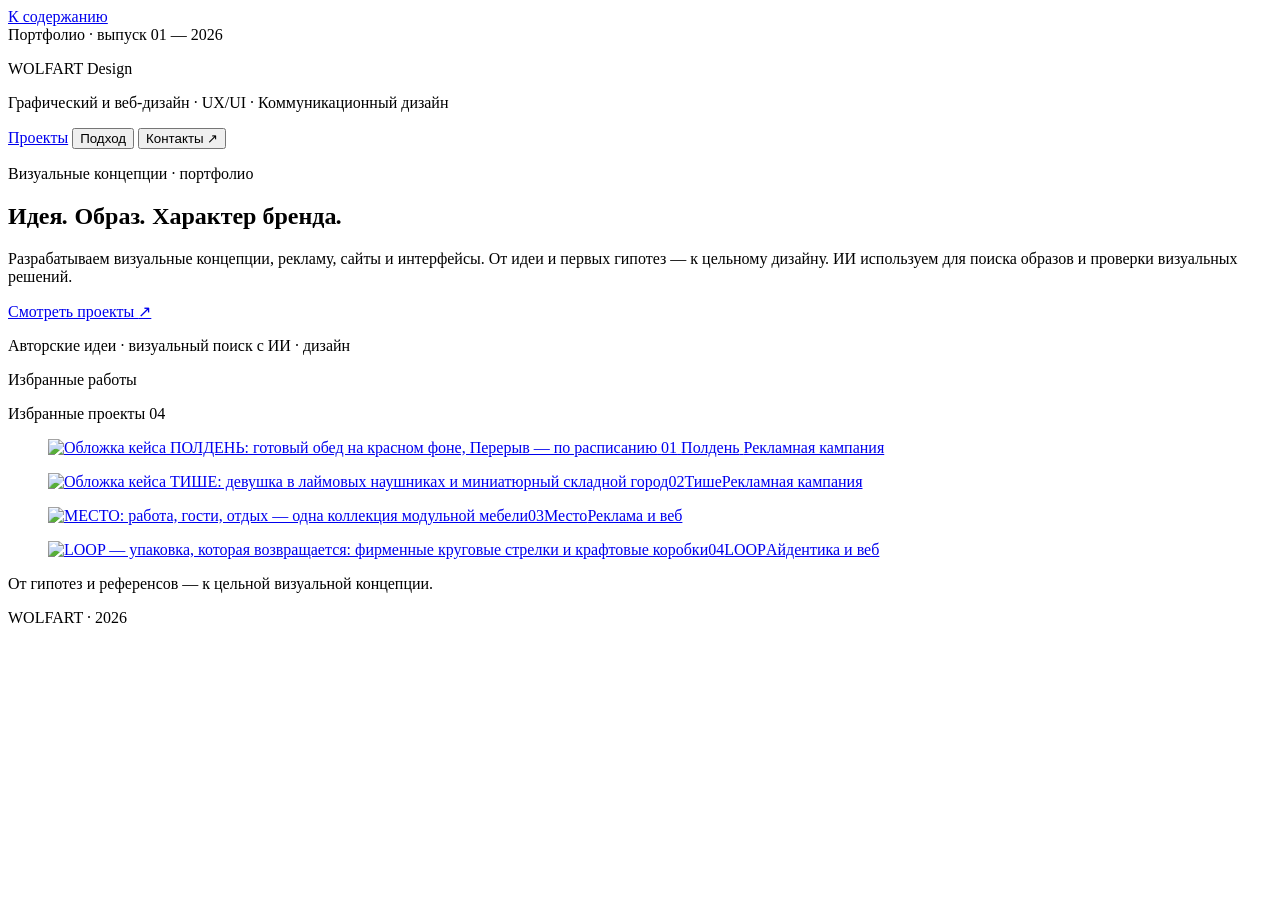
==== commit d95e2bcf: "Add files via upload" ====
--- a/index.html
+++ b/index.html
@@ -7,7 +7,8 @@
 <meta name="theme-color" content="#F5F5F2">
 <meta name="description" content="Портфолио WOLFART Design: графический дизайн, веб-дизайн, UX/UI и коммуникационный дизайн. Избранные проекты — ПОЛДЕНЬ, ТИШЕ и МЕСТО.">
 <link rel="stylesheet" href="assets/css/site.css?v=20261005-1">
-</head>
+<link rel="stylesheet" href="assets/css/mesto-home.css?v=20261011-1">
+<link rel="stylesheet" href="assets/css/portfolio-four.css?v=20261011-1"></head>
 <body>
 
 <a class="skip" href="#main">К содержанию</a>
@@ -57,7 +58,7 @@
     <section class="gallery" id="projects" aria-label="Избранные проекты">
       <div class="gallery-head" data-reveal>
         <span>Избранные проекты</span>
-        <span class="gh-count" aria-hidden="true">03</span>
+        <span class="gh-count" aria-hidden="true">04</span>
       </div>
 
       <div class="gallery-grid">
@@ -80,47 +81,12 @@
         <figure class="card card-tishe" data-reveal style="--rd:.12s"><a class="card-btn" href="tishe.html" aria-label="ТИШЕ — смотреть кейс Город на минимуме"><span class="frame frame-tall"><img src="assets/images/tishe/cover.webp" width="1122" height="1402" fetchpriority="high" decoding="async" alt="Обложка кейса ТИШЕ: девушка в лаймовых наушниках и миниатюрный складной город"></span><span class="cap"><span class="cap-index" aria-hidden="true">02</span><span class="cap-title">Тише</span><span class="cap-type">Рекламная кампания</span></span></a></figure>
 
           <!-- МЕСТО -->
-          <figure class="card card-mesto" data-reveal style="--rd:.22s">
-            <button class="card-btn" type="button" data-open="dlg-mesto" aria-controls="dlg-mesto" aria-haspopup="dialog">
-              <span class="frame frame-wide">
-                <!-- ================================================================
-                     ЗАМЕНА ИЗОБРАЖЕНИЯ: вставьте сюда реальный макет «МЕСТО».
-                     Ниже — заменяемый SVG-эскиз: светлая композиция
-                     с модульной мебелью.
-                     ================================================================ -->
-                <svg viewBox="0 0 1200 900" preserveAspectRatio="xMidYMid meet" role="img" aria-label="Рекламный макет «МЕСТО»: светлая композиция с модульным диваном у окна — реклама и веб для модульной мебели">
-                  <title>МЕСТО — реклама и веб</title>
-                  <rect width="1200" height="900" fill="#EEEBE3"/>
-                  <g stroke="#262824" stroke-opacity=".08" stroke-width="1.5" stroke-dasharray="3 9">
-                    <path d="M240 120 V700"/><path d="M480 120 V700"/><path d="M720 120 V700"/><path d="M960 120 V700"/>
-                  </g>
-                  <rect x="780" y="120" width="290" height="340" fill="#F8F5EC" stroke="#262824" stroke-width="3"/>
-                  <path d="M925 120 V460 M780 290 H1070" stroke="#262824" stroke-width="3"/>
-                  <circle cx="905" cy="228" r="36" fill="#E3C46F"/>
-                  <rect x="240" y="655" width="260" height="26" rx="6" fill="#262824"/>
-                  <rect x="500" y="655" width="260" height="26" rx="6" fill="#C9B795"/>
-                  <rect x="240" y="548" width="180" height="100" rx="10" fill="#C9B795"/>
-                  <rect x="424" y="548" width="176" height="100" rx="10" fill="#9DAA90"/>
-                  <rect x="604" y="548" width="156" height="100" rx="10" fill="#EFEAE0"/>
-                  <rect x="208" y="430" width="66" height="226" rx="12" fill="#262824"/>
-                  <rect x="764" y="560" width="150" height="121" rx="10" fill="#9DAA90"/>
-                  <text x="70" y="78" font-family="Consolas, 'Courier New', monospace" font-size="21" letter-spacing="4" fill="#262824">МЕБЕЛЬ ИЗ МОДУЛЕЙ</text>
-                  <text x="1130" y="78" text-anchor="end" font-family="Consolas, 'Courier New', monospace" font-size="21" letter-spacing="4" fill="#262824">РЕКЛАМА · ВЕБ</text>
-                  <ellipse cx="520" cy="700" rx="390" ry="16" fill="#262824" opacity=".07"/>
-                  <text x="70" y="790" font-family="'Arial Black', 'Helvetica Neue', Arial, sans-serif" font-weight="900" font-size="118" letter-spacing="4" fill="#262824">МЕСТО</text>
-                  <text x="72" y="838" font-family="Consolas, 'Courier New', monospace" font-size="22" letter-spacing="3" fill="#262824">соберите свой диван — концепция</text>
-                  <text x="1130" y="838" text-anchor="end" font-family="Consolas, 'Courier New', monospace" font-size="21" letter-spacing="2" fill="#262824">м·м</text>
-                </svg>
-              </span>
-              <span class="cap">
-                <span class="cap-index" aria-hidden="true">03</span>
-                <span class="cap-title">Место</span>
-                <span class="cap-type">Реклама и веб</span>
-              </span>
-            </button>
-          </figure>
+          <figure class="card card-mesto" data-reveal><a class="card-btn" href="mesto.html" aria-label="МЕСТО — смотреть кейс модульной мебели, рекламы и лендинга"><span class="frame frame-wide"><img src="assets/images/mesto/cover.webp" width="1440" height="1080" loading="lazy" decoding="async" alt="МЕСТО: работа, гости, отдых — одна коллекция модульной мебели"></span><span class="cap"><span class="cap-index" aria-hidden="true">03</span><span class="cap-title">Место</span><span class="cap-type">Реклама и веб</span></span></a></figure>
 
-      </div>
+      
+        <!-- LOOP -->
+        <figure class="card card-loop" data-reveal><a class="card-btn" href="loop.html" aria-label="LOOP — смотреть кейс айдентики, упаковки и коммуникации"><span class="frame frame-wide"><img src="assets/loop/images/cover.webp" width="1616" height="1264" loading="lazy" decoding="async" alt="LOOP — упаковка, которая возвращается: фирменные круговые стрелки и крафтовые коробки"></span><span class="cap"><span class="cap-index" aria-hidden="true">04</span><span class="cap-title">LOOP</span><span class="cap-type">Айдентика и веб</span></span></a></figure>
+</div>
     </section>
   </div>
 </main>
@@ -132,22 +98,6 @@
 </footer>
 
 <!-- ============================== ДИАЛОГИ ============================== -->
-<dialog class="dlg" id="dlg-mesto" aria-labelledby="t-mesto">
-  <div class="dlg-top">
-    <p class="dlg-kicker">№ 03 · Реклама и веб</p>
-    <button class="dlg-close" type="button" data-close aria-label="Закрыть окно">
-      <svg viewBox="0 0 14 14" aria-hidden="true"><path d="M1 1l12 12M13 1L1 13" stroke="currentColor" stroke-width="1.8" stroke-linecap="round"/></svg>
-    </button>
-  </div>
-  <h2 class="dlg-title" id="t-mesto">Место</h2>
-  <div class="dlg-body">
-    <p>Реклама и веб-концепция модульной мебели. Светлая, спокойная композиция строится
-    на модульной сетке — как сам диван собирается из блоков, так и макет собирается
-    из повторяемых элементов. На странице показан временный графический эскиз; проект в разработке.</p>
-  </div>
-  <p class="dlg-note">Самостоятельная концепция · в разработке</p>
-</dialog>
-
 <dialog class="dlg" id="dlg-approach" aria-labelledby="t-approach">
   <div class="dlg-top">
     <p class="dlg-kicker">Подход</p>
